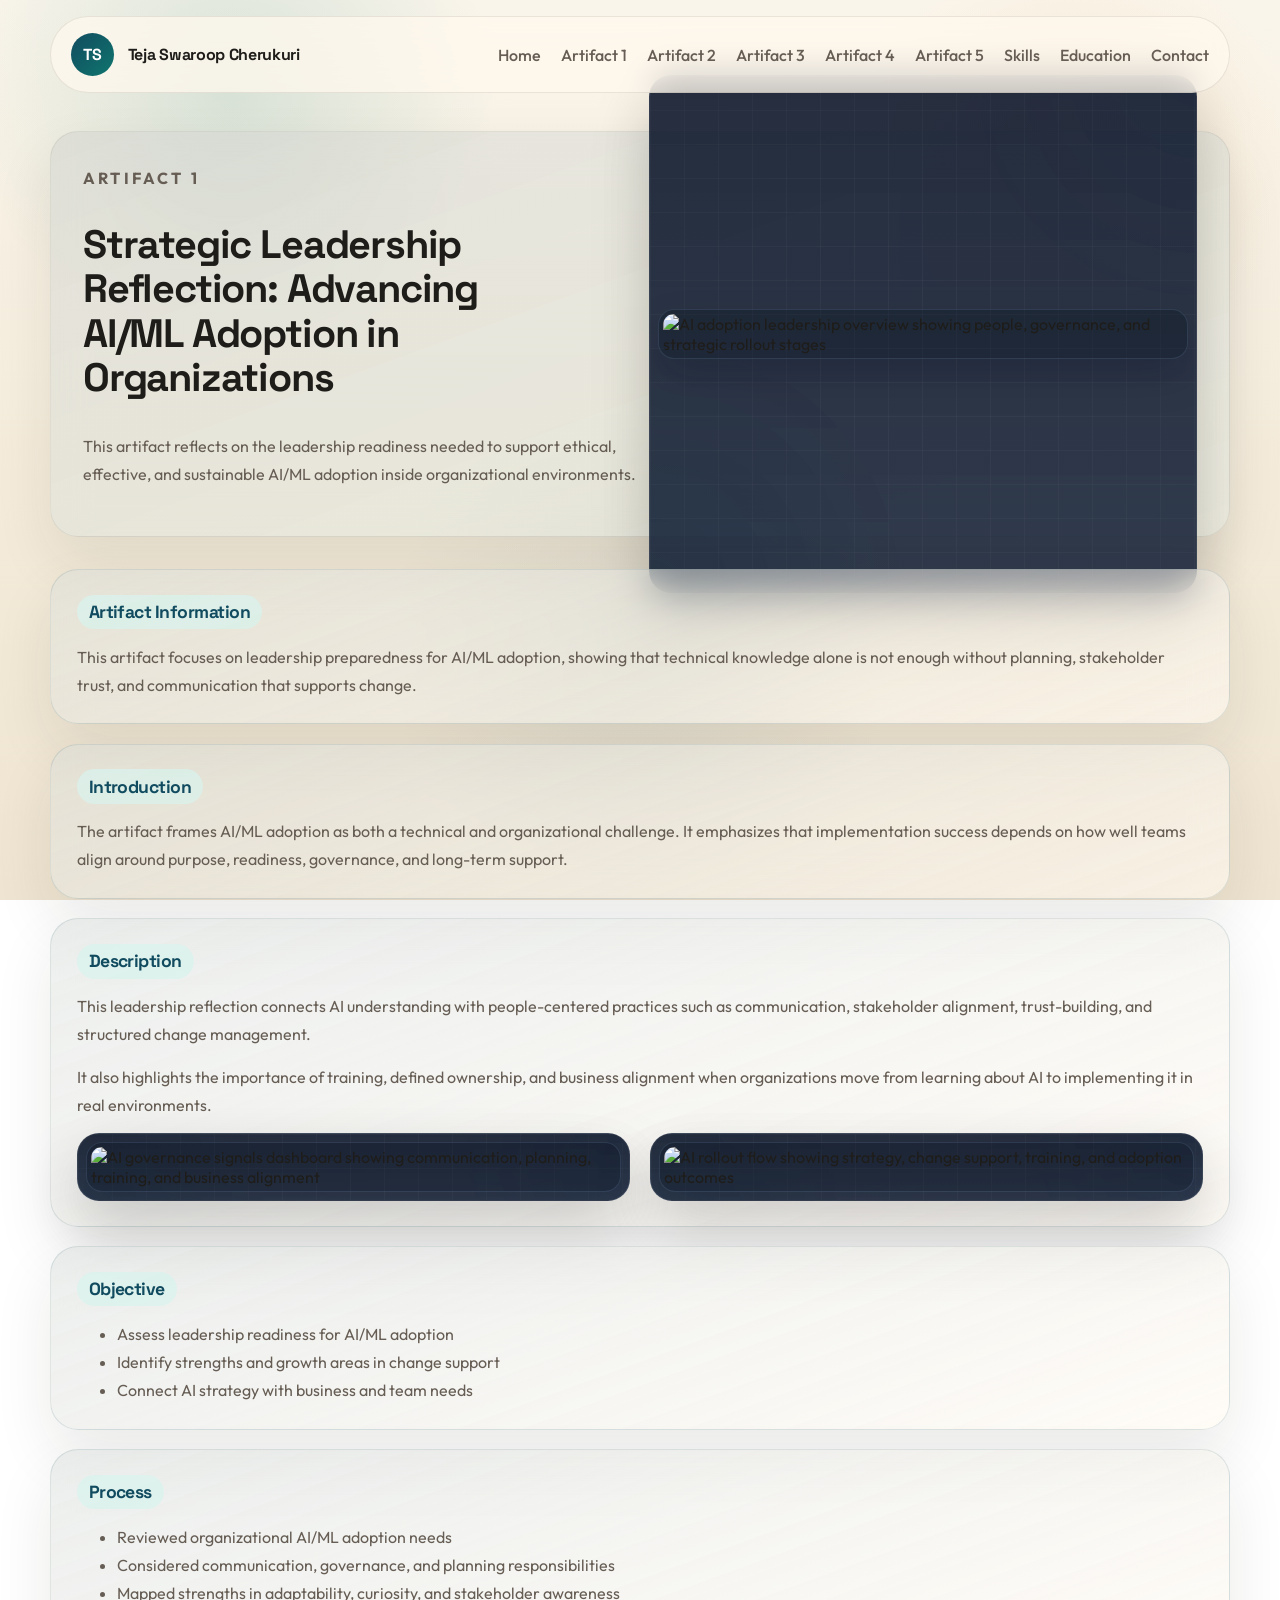
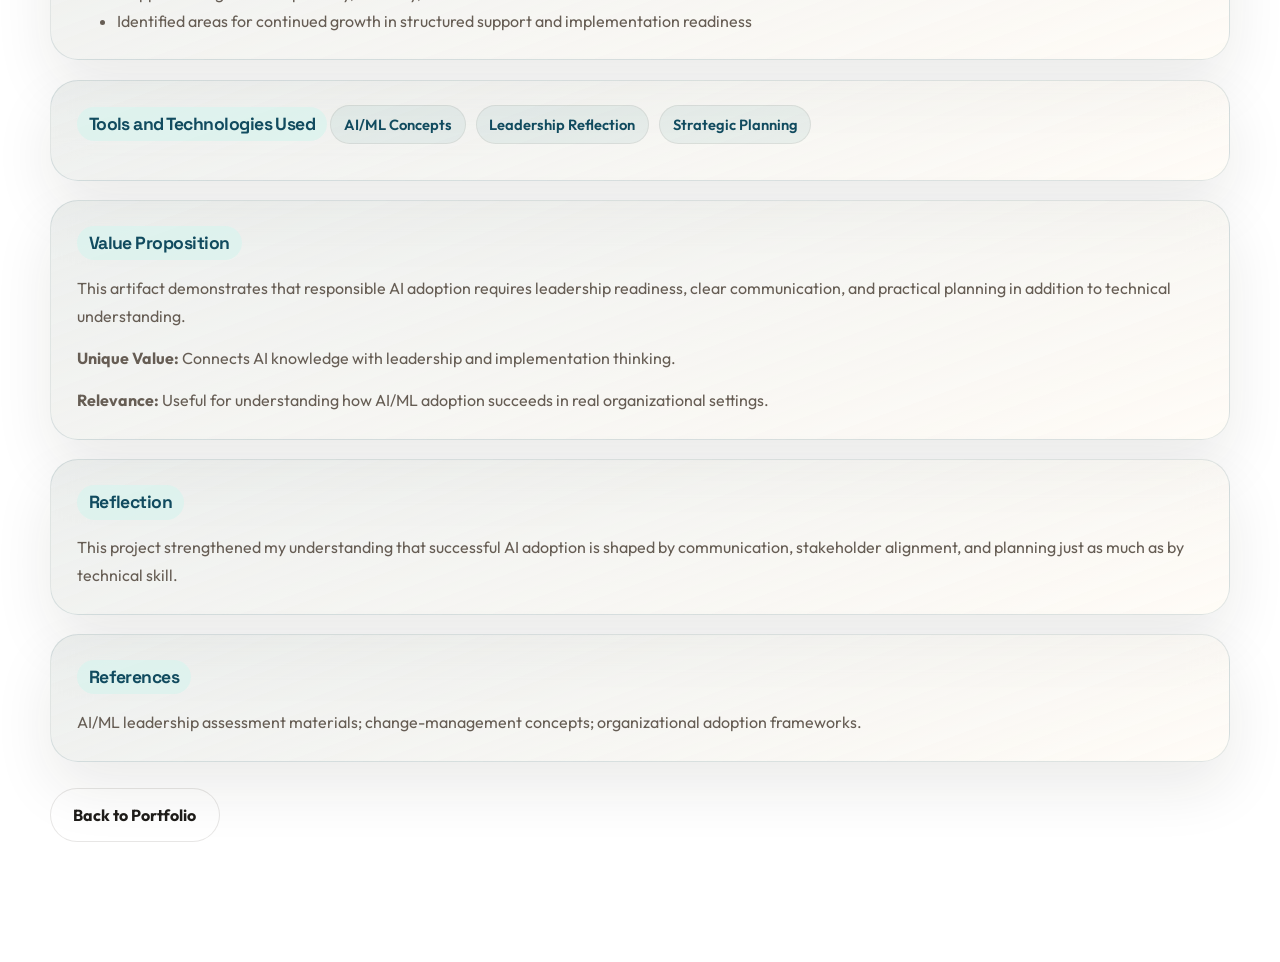
==== artifact1.html @ 33dc6085 "Add files via upload" ====
<!DOCTYPE html>
<html lang="en">
<head>
  <meta charset="UTF-8">
  <meta name="viewport" content="width=device-width, initial-scale=1.0">
  <title>Artifact 1 | Teja Swaroop Cherukuri</title>
  <meta name="description" content="Artifact 1 leadership assessment page for Teja Swaroop Cherukuri.">
  <link rel="preconnect" href="https://fonts.googleapis.com">
  <link rel="preconnect" href="https://fonts.gstatic.com" crossorigin>
  <link
    href="https://fonts.googleapis.com/css2?family=Outfit:wght@300;400;500;600;700;800&family=Space+Grotesk:wght@500;700&display=swap"
    rel="stylesheet"
  >
  <link rel="stylesheet" href="styles.css">
</head>
<body>
  <div class="page-shell">
    <header class="site-header">
      <a class="brand" href="index.html">
        <span class="brand-mark">TS</span>
        <span class="brand-text">Teja Swaroop Cherukuri</span>
      </a>

      <button class="menu-toggle" aria-expanded="false" aria-controls="site-nav" aria-label="Toggle navigation">
        <span></span>
        <span></span>
        <span></span>
      </button>

      <nav id="site-nav" class="site-nav">
        <a href="index.html">Home</a>
        <a href="artifact1.html">Artifact 1</a>
        <a href="artifact2.html">Artifact 2</a>
        <a href="artifact3.html">Artifact 3</a>
        <a href="artifact4.html">Artifact 4</a>
        <a href="artifact5.html">Artifact 5</a>
        <a href="index.html#skills">Skills</a>
        <a href="index.html#education">Education</a>
        <a href="index.html#contact">Contact</a>
      </nav>
    </header>

    <main class="artifact-page-main">
      <section class="artifact-page-layout reveal is-visible">
        <article class="artifact-page-card artifact-page-hero artifact-page-hero--artifact1">
          <div class="artifact-page-intro">
            <p class="eyebrow">Artifact 1</p>
            <h1>Strategic Leadership Reflection: Advancing AI/ML Adoption in Organizations</h1>
            <p>
              This artifact reflects on the leadership readiness needed to support ethical, effective,
              and sustainable AI/ML adoption inside organizational environments.
            </p>
          </div>
          <div class="artifact-page-visual artifact-page-visual-hero artifact-page-visual-hero--artifact1">
            <img src="assets/artifact1-ai-adoption-source.png" alt="AI adoption leadership overview showing people, governance, and strategic rollout stages">
          </div>
        </article>

        <div class="artifact-page-content">
          <article class="artifact-page-card artifact-section-card">
            <h2>Artifact Information</h2>
            <p>
              This artifact focuses on leadership preparedness for AI/ML adoption, showing that technical knowledge alone is not enough
              without planning, stakeholder trust, and communication that supports change.
            </p>
          </article>

          <article class="artifact-page-card artifact-section-card">
            <h2>Introduction</h2>
            <p>
              The artifact frames AI/ML adoption as both a technical and organizational challenge. It emphasizes that implementation success
              depends on how well teams align around purpose, readiness, governance, and long-term support.
            </p>
          </article>

          <article class="artifact-page-card artifact-section-card">
            <h2>Description</h2>
            <p>
              This leadership reflection connects AI understanding with people-centered practices such as communication, stakeholder alignment,
              trust-building, and structured change management.
            </p>
            <p>
              It also highlights the importance of training, defined ownership, and business alignment when organizations move from learning about AI
              to implementing it in real environments.
            </p>
            <div class="artifact-page-section-media">
              <div class="artifact-page-grid">
                <div class="artifact-page-visual artifact-page-visual-support">
                  <img src="assets/artifact1-governance-signals.svg" alt="AI governance signals dashboard showing communication, planning, training, and business alignment">
                </div>
                <div class="artifact-page-visual artifact-page-visual-support">
                  <img src="assets/artifact1-rollout-flow.svg" alt="AI rollout flow showing strategy, change support, training, and adoption outcomes">
                </div>
              </div>
            </div>
          </article>

          <article class="artifact-page-card artifact-section-card">
            <h2>Objective</h2>
            <ul>
              <li>Assess leadership readiness for AI/ML adoption</li>
              <li>Identify strengths and growth areas in change support</li>
              <li>Connect AI strategy with business and team needs</li>
            </ul>
          </article>

          <article class="artifact-page-card artifact-section-card">
            <h2>Process</h2>
            <ul>
              <li>Reviewed organizational AI/ML adoption needs</li>
              <li>Considered communication, governance, and planning responsibilities</li>
              <li>Mapped strengths in adaptability, curiosity, and stakeholder awareness</li>
              <li>Identified areas for continued growth in structured support and implementation readiness</li>
            </ul>
          </article>

          <article class="artifact-page-card artifact-section-card">
            <h2>Tools and Technologies Used</h2>
            <div class="artifact-tags">
              <span class="artifact-tag">AI/ML Concepts</span>
              <span class="artifact-tag">Leadership Reflection</span>
              <span class="artifact-tag">Strategic Planning</span>
            </div>
          </article>

          <article class="artifact-page-card artifact-section-card">
            <h2>Value Proposition</h2>
            <p>
              This artifact demonstrates that responsible AI adoption requires leadership readiness, clear communication, and practical planning in addition to technical understanding.
            </p>
            <p><strong>Unique Value:</strong> Connects AI knowledge with leadership and implementation thinking.</p>
            <p><strong>Relevance:</strong> Useful for understanding how AI/ML adoption succeeds in real organizational settings.</p>
          </article>

          <article class="artifact-page-card artifact-section-card">
            <h2>Reflection</h2>
            <p>
              This project strengthened my understanding that successful AI adoption is shaped by communication, stakeholder alignment, and planning just as much as by technical skill.
            </p>
          </article>

          <article class="artifact-page-card artifact-section-card">
            <h2>References</h2>
            <p>AI/ML leadership assessment materials; change-management concepts; organizational adoption frameworks.</p>
          </article>

          <div class="artifact-page-footer-actions">
            <a class="button button-secondary" href="index.html">Back to Portfolio</a>
          </div>
        </div>
      </section>
    </main>
  </div>

  <script src="script.js"></script>
</body>
</html>
---- styles.css ----
:root {
  --bg: #f6f1e8;
  --bg-soft: #fffaf2;
  --surface: rgba(255, 251, 245, 0.84);
  --surface-strong: #fffdf8;
  --border: rgba(63, 54, 44, 0.12);
  --text: #1f1d1a;
  --muted: #665d54;
  --accent: #0f766e;
  --accent-deep: #114b5f;
  --accent-soft: #d9f3ee;
  --warm: #d97706;
  --shadow: 0 20px 50px rgba(31, 29, 26, 0.1);
  --radius-xl: 28px;
  --radius-lg: 20px;
  --radius-md: 14px;
  --max-width: 1180px;
}

* {
  box-sizing: border-box;
}

html {
  scroll-behavior: smooth;
}

body {
  margin: 0;
  min-width: 320px;
  font-family: "Outfit", sans-serif;
  color: var(--text);
  background:
    radial-gradient(circle at 18% 10%, rgba(15, 118, 110, 0.14), transparent 20%),
    radial-gradient(circle at 84% 18%, rgba(217, 119, 6, 0.1), transparent 17%),
    radial-gradient(circle at 50% 72%, rgba(17, 75, 95, 0.08), transparent 28%),
    linear-gradient(180deg, #faf5eb 0%, #f4ebda 54%, #efe4d1 100%);
  background-attachment: fixed;
}

img {
  max-width: 100%;
  display: block;
}

a {
  color: inherit;
  text-decoration: none;
}

.page-shell {
  width: min(calc(100% - 2rem), var(--max-width));
  margin: 0 auto;
  padding-bottom: 4rem;
}

.site-header {
  position: sticky;
  top: 0;
  z-index: 20;
  display: flex;
  align-items: center;
  justify-content: space-between;
  gap: 1rem;
  margin-top: 1rem;
  padding: 1rem 1.25rem;
  background: rgba(255, 248, 238, 0.74);
  border: 1px solid rgba(63, 54, 44, 0.1);
  border-radius: 999px;
  backdrop-filter: blur(16px);
  transition: box-shadow 0.2s ease, border-color 0.2s ease, background 0.2s ease;
}

.site-header:hover {
  box-shadow: 0 16px 32px rgba(17, 75, 95, 0.12);
  border-color: rgba(17, 75, 95, 0.16);
  background: rgba(255, 250, 243, 0.88);
}

.brand {
  display: inline-flex;
  align-items: center;
  gap: 0.85rem;
  min-width: 0;
}

.brand-mark {
  display: grid;
  place-items: center;
  width: 2.7rem;
  height: 2.7rem;
  border-radius: 50%;
  background: linear-gradient(135deg, var(--accent-deep), var(--accent));
  color: #fff;
  font-family: "Space Grotesk", sans-serif;
  font-weight: 700;
}

.brand-text {
  font-family: "Space Grotesk", sans-serif;
  font-weight: 700;
  letter-spacing: -0.02em;
}

.site-nav {
  display: flex;
  align-items: center;
  gap: 1.25rem;
}

.site-nav a {
  color: var(--muted);
  font-weight: 500;
}

.site-nav a:hover,
.site-nav a:focus-visible {
  color: var(--text);
  text-shadow: 0 0 10px rgba(15, 118, 110, 0.18);
}

.menu-toggle {
  display: none;
  border: 0;
  background: transparent;
  padding: 0.25rem;
  cursor: pointer;
}

.menu-toggle span {
  display: block;
  width: 1.6rem;
  height: 2px;
  margin: 0.28rem 0;
  background: var(--text);
  border-radius: 999px;
}

.section {
  padding: 5rem 0 0;
}

.hero {
  display: grid;
  grid-template-columns: 1.18fr 0.82fr;
  gap: 0.5em;
  align-items: center;
  min-height: calc(100vh - 8rem);
}

.eyebrow {
  margin: 0 0 1rem;
  font-size: 0.85rem;
  font-weight: 700;
  letter-spacing: 0.2em;
  text-transform: uppercase;
  color: var(--warm);
}

.hero h1,
.section-heading h2,
.highlight-card h2 {
  margin: 0;
  font-family: "Space Grotesk", sans-serif;
  letter-spacing: -0.03em;
  line-height: 1.04;
}

.hero h1 {
  font-size: clamp(2rem, 4.8vw, 3.75rem);
  max-width: 13ch;
}

.hero-text,
.card p,
.project-card p,
.highlight-card p,
.contact-item p {
  color: var(--text);
  font-size: 1.05rem;
  line-height: 1.75;
}

.hero-copy .hero-text,
.hero-copy .quick-facts li {
  color: var(--text);
}


.hero-tags,
.skill-pills {
  display: flex;
  flex-wrap: wrap;
  gap: 0.75rem;
}

.hero-tags {
  margin: 1.8rem 0 1.5rem;
}

.hero-tags span,
.hero-tags a,
.skill-pills span,
.project-tag,
.project-type,
.timeline-badge {
  display: inline-flex;
  align-items: center;
  justify-content: center;
  padding: 0.6rem 0.9rem;
  border-radius: 999px;
  font-size: 0.92rem;
  font-weight: 600;
}

.hero-tags span,
.hero-tags a,
.skill-pills span {
  background: rgba(255, 255, 255, 0.62);
  border: 1px solid rgba(63, 54, 44, 0.08);
}

.hero-actions {
  display: flex;
  flex-wrap: wrap;
  gap: 1rem;
  margin-bottom: 2rem;
}

.button {
  display: inline-flex;
  align-items: center;
  justify-content: center;
  min-height: 3.35rem;
  padding: 0 1.4rem;
  border-radius: 999px;
  font-weight: 700;
  transition: transform 0.2s ease, box-shadow 0.2s ease;
}

.button:hover,
.button:focus-visible {
  transform: translateY(-2px);
  box-shadow: 0 0 0 1px rgba(17, 75, 95, 0.12), 0 14px 32px rgba(17, 75, 95, 0.18);
}

.button-primary {
  background: linear-gradient(135deg, var(--accent-deep), var(--accent));
  color: #fff;
  box-shadow: 0 15px 30px rgba(17, 75, 95, 0.25);
}

.button-secondary {
  border: 1px solid rgba(63, 54, 44, 0.12);
  background: rgba(255, 255, 255, 0.55);
}

.quick-facts {
  display: grid;
  gap: 0.7rem;
  padding: 0;
  margin: 0;
  list-style: none;
}

.quick-facts li {
  color: var(--muted);
  line-height: 1.6;
}

.hero-visual {
  position: relative;
}

.photo-card,
.card,
.project-card,
.highlight-card {
  background:
    linear-gradient(135deg, rgba(34, 89, 103, 0.98), rgba(62, 133, 123, 0.94)),
    #2d6973;
  border: 1px solid rgba(28, 79, 94, 0.28);
  border-radius: var(--radius-xl);
  box-shadow: 0 26px 58px rgba(20, 57, 66, 0.2);
  backdrop-filter: blur(16px);
}

.photo-card {
  overflow: hidden;
}

.photo-frame {
  position: relative;
  aspect-ratio: 4 / 5;
  background:
    linear-gradient(160deg, rgba(15, 118, 110, 0.16), rgba(17, 75, 95, 0.02)),
    linear-gradient(135deg, #f5e6ca, #fcf8f0);
}

.profile-photo,
.photo-fallback {
  width: 100%;
  height: 100%;
}

.profile-photo {
  position: absolute;
  inset: 0;
  object-fit: cover;
}

.photo-fallback {
  display: none;
  position: absolute;
  inset: 0;
  place-items: center;
  padding: 2rem;
}

.photo-fallback > div {
  width: min(70%, 15rem);
  aspect-ratio: 1;
  display: grid;
  place-items: center;
  text-align: center;
  border-radius: 32px;
  background: rgba(255, 255, 255, 0.6);
  border: 1px solid rgba(17, 75, 95, 0.1);
}

.photo-fallback span {
  font-family: "Space Grotesk", sans-serif;
  font-size: clamp(3rem, 8vw, 4.5rem);
  font-weight: 700;
  color: var(--accent-deep);
}

.photo-fallback p {
  margin: 0;
  color: var(--muted);
}

.photo-details {
  padding: 1.25rem 1.35rem 1.5rem;
}

.photo-title {
  margin: 0 0 0.35rem;
  font-size: 1.1rem;
  font-weight: 700;
  color: #f8fbfb;
}

.card p,
.project-card p,
.timeline-item h4,
.timeline-item p {
  color: #f8fbfb;
}


.section-heading {
  display: grid;
  gap: 0.8rem;
  margin-bottom: 2rem;
}

.section-heading h2,
.highlight-card h2 {
  font-size: clamp(1.65rem, 3vw, 2.45rem);
  max-width: 28ch;
}

.about-grid,
.project-grid,
.timeline-layout,
.skills-layout {
  display: grid;
  gap: 1.35rem;
}

.about-grid {
  grid-template-columns: repeat(3, minmax(0, 1fr));
}

.skills-layout,
.timeline-layout {
  grid-template-columns: repeat(2, minmax(0, 1fr));
}

.project-grid {
  grid-template-columns: 1fr;
}

.artifact-overview-grid {
  display: grid;
  grid-template-columns: repeat(2, minmax(0, 1fr));
  gap: 2rem;
  margin-top: 0.95rem;
}

.card,
.project-card,
.highlight-card {
  padding: 1.5rem;
}

.project-card {
  width: 100%;
}

.artifact-overview-card {
  display: flex;
  flex-direction: column;
  min-height: 100%;
  padding: 1.75rem;
}

.artifact-overview-card p {
  margin: 0;
}

.artifact-overview-actions {
  margin-top: auto;
  padding-top: 1.4rem;
}

.card h3,
.project-card h3,
.timeline h3 {
  margin: 0 0 0.8rem;
  font-size: 1.12rem;
  font-family: "Space Grotesk", sans-serif;
  line-height: 1.3;
  color: #f8fbfb;
}

.feature-list,
.project-points {
  margin: 1rem 0 0;
  padding-left: 1.1rem;
  color: rgba(245, 250, 250, 0.88);
  line-height: 1.7;
}

.project-tech {
  margin-top: 1.15rem;
}

.project-tech h4 {
  margin: 0 0 0.45rem;
  font-size: 1rem;
  font-family: "Space Grotesk", sans-serif;
}

.project-tech p {
  margin: 0;
  color: rgba(245, 250, 250, 0.88);
  line-height: 1.7;
}

.project-actions {
  margin-top: auto;
  padding-top: 1.25rem;
}

.project-showcase {
  display: grid;
  grid-template-columns: minmax(0, 1fr) minmax(22rem, 25rem);
  gap: 1.25rem;
  align-items: start;
}

.project-showcase-text-only {
  grid-template-columns: 1fr;
  width: 100%;
}

.project-copy {
  min-width: 0;
  display: flex;
  flex-direction: column;
  height: 100%;
}

.project-copy-wide-artifact {
  width: 100%;
  max-width: none;
}

.project-copy-wide-artifact p,
.project-copy-wide-artifact h3 {
  max-width: none;
}

.project-card-artifact-text {
  padding: 1.9rem 1.65rem;
  border-radius: 28px;
}

.artifact-points-list {
  margin: 0;
  padding-left: 1.35rem;
}

.artifact-points-list li {
  font-size: 0.92rem;
  line-height: 1.45;
  letter-spacing: -0.01em;
  white-space: nowrap;
}

.artifact-points-list li + li {
  margin-top: 0.85rem;
}

.artifact-points-grid-dark {
  display: flex;
  gap: 1.8rem;
  width: 100%;
  max-width: 100%;
  margin-top: 1.3rem;
  align-items: flex-start;
}

.artifact-points-grid-dark .artifact-points-list {
  margin: 0;
  flex: 1 1 50%;
  width: calc(50% - 1.3rem);
  max-width: calc(50% - 1.3rem);
  padding-left: 1.35rem;
}

.project-card-artifact-text .project-showcase,
.project-card-artifact-text .project-copy,
.project-card-artifact-text .artifact-text-panel {
  width: 100%;
  max-width: 100%;
}

.project-card-artifact-text .project-showcase {
  display: block;
}

.project-card-artifact-text .project-topline {
  margin-bottom: 1.35rem;
}

.project-card-artifact-text .project-tag {
  padding: 0.9rem 1.2rem;
  border-radius: 999px;
}

.project-card-artifact-text h3 {
  font-size: clamp(1.45rem, 3vw, 2rem);
  margin-bottom: 1.1rem;
}

.project-card-artifact-text .project-copy > p {
  margin-top: 0;
  margin-bottom: 0;
  max-width: none;
  line-height: 1.65;
}

.artifact-text-panel {
  width: 100%;
}

.artifact-text-panel .project-topline {
  margin-bottom: 1.35rem;
}

.artifact-text-panel .project-tag {
  padding: 0.95rem 1.25rem;
  border-radius: 999px;
}

.artifact-text-panel h3 {
  margin: 0 0 1.2rem;
  max-width: none;
}

.artifact-intro {
  margin: 0 0 1.7rem;
  max-width: none;
  width: 100%;
  font-size: 1.05rem;
  line-height: 1.75;
}

.project-visual {
  min-width: 0;
  max-width: 25rem;
  width: 100%;
  justify-self: end;
}

.project-visual-case-study {
  max-width: 25rem;
}

.project-visual-case-study-compact {
  max-width: 22.5rem;
}

.visual-shell h4,
.visual-header strong,
.retail-kpis strong,
.mini-trend b,
.mini-category b {
  font-family: "Space Grotesk", sans-serif;
}

.visual-shell {
  display: grid;
  gap: 0.85rem;
  padding: 1rem;
  background: var(--surface-strong);
  border: 1px solid rgba(63, 54, 44, 0.08);
  border-radius: var(--radius-lg);
  min-height: 100%;
}

.visual-gallery {
  gap: 0.9rem;
}

.visual-header {
  display: flex;
  align-items: center;
  justify-content: space-between;
  gap: 1rem;
}

.visual-header span {
  font-size: 0.8rem;
  font-weight: 700;
  letter-spacing: 0.16em;
  text-transform: uppercase;
  color: var(--warm);
}

.visual-header strong {
  font-size: 0.95rem;
}

.visual-note,
.mini-bars span,
.trend-months span,
.chat-bubble,
.eco-tags span {
  color: var(--muted);
}

.image-grid {
  display: grid;
  gap: 0.75rem;
}

.image-grid-meta {
  grid-template-columns: repeat(2, minmax(0, 1fr));
  align-items: start;
}

.image-grid-case {
  grid-template-columns: 1fr;
}

.project-visual-case-study-compact .project-image-card {
  min-height: 118px;
}

.project-visual-case-study-compact .project-image-card img {
  max-height: 150px;
}

.project-image-card {
  margin: 0;
  position: relative;
  overflow: hidden;
  border-radius: 16px;
  background: rgba(255, 255, 255, 0.6);
  border: 1px solid rgba(63, 54, 44, 0.08);
  min-height: 150px;
}

.project-image-card img {
  width: 100%;
  height: 100%;
  object-fit: contain;
  background: #fff;
}

.image-fallback {
  display: none;
  place-items: center;
  min-height: inherit;
  width: 100%;
  height: 100%;
  padding: 1.2rem;
  text-align: center;
  color: var(--muted);
  font-weight: 600;
  background:
    linear-gradient(135deg, rgba(15, 118, 110, 0.08), rgba(217, 119, 6, 0.06)),
    rgba(255, 255, 255, 0.66);
}

.image-card-dashboard img {
  aspect-ratio: 16 / 10;
  object-fit: contain;
}

.image-card-center {
  grid-column: 1 / -1;
  max-width: 68%;
  width: 100%;
  justify-self: center;
}

.image-card-portrait {
  max-width: 320px;
  margin: 0 auto;
}

.image-card-portrait img {
  aspect-ratio: 4 / 5;
  object-fit: contain;
}

.mini-bars {
  display: grid;
  gap: 0.85rem;
}

.mini-bars div {
  display: grid;
  grid-template-columns: 100px minmax(0, 1fr);
  gap: 0.8rem;
  align-items: center;
}

.mini-bars i {
  display: block;
  height: 0.8rem;
  border-radius: 999px;
  background: linear-gradient(135deg, var(--accent-deep), var(--accent));
}

.visual-note {
  padding: 0.9rem 1rem;
  border-radius: 18px;
  background: rgba(15, 118, 110, 0.07);
  line-height: 1.7;
}

.eco-tags {
  display: flex;
  flex-wrap: wrap;
  gap: 0.6rem;
}

.eco-tags span {
  padding: 0.55rem 0.8rem;
  border-radius: 999px;
  background: rgba(255, 255, 255, 0.72);
  border: 1px solid rgba(63, 54, 44, 0.08);
}

.project-topline {
  display: flex;
  align-items: center;
  justify-content: flex-start;
  gap: 0.75rem;
  flex-wrap: wrap;
  margin-bottom: 0.85rem;
}

.project-tag {
  background: var(--accent-soft);
  color: var(--accent-deep);
}

.timeline-item + .timeline-item {
  margin-top: 1.4rem;
  padding-top: 1.4rem;
  border-top: 1px solid rgba(63, 54, 44, 0.08);
}

.timeline-item h4 {
  margin: 0.75rem 0 0.3rem;
  font-size: 1.15rem;
}

.timeline-item p {
  margin: 0;
}

.timeline-badge {
  background: rgba(217, 119, 6, 0.14);
  color: #a75805;
}

.highlight-card {
  padding: 2rem;
  background:
    linear-gradient(135deg, rgba(17, 75, 95, 0.96), rgba(15, 118, 110, 0.95)),
    #0f766e;
  color: #fff;
}

.highlight-card p,
.highlight-card .eyebrow {
  color: rgba(255, 255, 255, 0.82);
}

.contact-card {
  display: grid;
  grid-template-columns: repeat(3, minmax(0, 1fr));
  gap: 1rem;
}

.contact-item {
  padding: 1rem;
  border-radius: var(--radius-md);
  background:
    linear-gradient(135deg, rgba(34, 89, 103, 0.98), rgba(62, 133, 123, 0.94)),
    #2d6973;
  border: 1px solid rgba(28, 79, 94, 0.26);
  backdrop-filter: blur(14px);
}

.contact-item span {
  display: block;
  margin-bottom: 0.55rem;
  font-size: 0.85rem;
  letter-spacing: 0.15em;
  text-transform: uppercase;
  color: var(--warm);
  font-weight: 700;
}

.contact-item a,
.contact-item p {
  margin: 0;
  font-size: 1rem;
  color: #f8fbfb;
  word-break: break-word;
}

.photo-card,
.card,
.project-card,
.highlight-card,
.contact-item,
.artifact-page-card,
.site-header {
  transition: transform 0.2s ease, box-shadow 0.2s ease, border-color 0.2s ease;
}

.photo-card:hover,
.card:hover,
.project-card:hover,
.highlight-card:hover,
.contact-item:hover,
.artifact-page-card:hover {
  transform: translateY(-4px);
  box-shadow: 0 24px 56px rgba(31, 29, 26, 0.14);
}

.artifact-page-main {
  padding-top: 2.35rem;
  padding-bottom: 3.5rem;
}

.artifact-page-layout {
  display: grid;
  gap: 2rem;
}

.artifact-page-card {
  background:
    linear-gradient(160deg, rgba(16, 42, 56, 0.1), rgba(15, 118, 110, 0.05)),
    rgba(255, 250, 243, 0.48);
  border: 1px solid rgba(63, 54, 44, 0.08);
  border-radius: var(--radius-xl);
  box-shadow: 0 26px 60px rgba(31, 29, 26, 0.09);
  backdrop-filter: blur(18px);
}

.artifact-page-hero {
  display: grid;
  grid-template-columns: minmax(0, 1.12fr) minmax(20rem, 1.1fr);
  gap: 1rem;
  align-items: center;
  padding: 2rem;
}

.artifact-page-intro h1,
.artifact-page-card h2 {
  margin: 0;
  font-family: "Space Grotesk", sans-serif;
  letter-spacing: -0.03em;
}

.artifact-page-intro {
  display: grid;
  gap: 0.95rem;
  align-content: center;
}

.artifact-page-intro h1 {
  font-size: clamp(1.95rem, 3.1vw, 2.85rem);
  line-height: 1.12;
  max-width: 18ch;
}

.artifact-page-intro p,
.artifact-page-card p,
.artifact-page-card li {
  color: var(--muted);
  line-height: 1.75;
  font-size: 1rem;
}

.artifact-page-intro p {
  max-width: 54ch;
}

.artifact-page-visual {
  display: grid;
  gap: 0.5rem;
  padding: 0.5rem;
  border-radius: 22px;
  background:
    linear-gradient(180deg, rgba(14, 23, 43, 0.9), rgba(17, 30, 53, 0.86)),
    radial-gradient(circle at top right, rgba(79, 184, 255, 0.2), transparent 32%),
    radial-gradient(circle at bottom left, rgba(15, 118, 110, 0.18), transparent 36%);
  border: 1px solid rgba(255, 255, 255, 0.08);
  overflow: hidden;
  position: relative;
  align-content: start;
  justify-items: center;
  box-shadow: 0 25px 60px rgba(0, 0, 0, 0.2);
}

.artifact-page-visual::before {
  content: "";
  position: absolute;
  inset: 0;
  background-image:
    linear-gradient(rgba(255, 255, 255, 0.04) 1px, transparent 1px),
    linear-gradient(90deg, rgba(255, 255, 255, 0.04) 1px, transparent 1px);
  background-size: 34px 34px;
  mask-image: radial-gradient(circle at center, rgba(0, 0, 0, 0.92), rgba(0, 0, 0, 0.45));
  pointer-events: none;
}

.artifact-page-visual img {
  position: relative;
  z-index: 1;
  width: 100%;
  height: auto;
  max-height: 26rem;
  margin: 0 auto;
  border-radius: 16px;
  border: 1px solid rgba(136, 162, 204, 0.18);
  background: rgba(10, 18, 34, 0.35);
  object-fit: contain;
  padding: 0.25rem;
  box-shadow: 0 18px 38px rgba(6, 12, 24, 0.2);
}

.artifact-page-visual.artifact-page-visual-hero {
  align-content: center;
  min-height: 23rem;
}

.artifact-page-visual-hero img {
  max-height: 23rem;
  width: 100%;
  max-width: 100%;
}

.artifact-page-hero--artifact1 {
  grid-template-columns: minmax(0, 1.02fr) minmax(27rem, 1fr);
  align-items: center;
  gap: 0.5em;
}

.artifact-page-visual.artifact-page-visual-hero--artifact1 {
  align-content: center;
  justify-items: center;
  justify-content: center;
  align-items: center;
  min-height: calc(23rem + 44%);
  padding: 0.5rem;
  margin: 0 auto;
}

.artifact-page-visual-hero--artifact1 img {
  width: 100%;
  max-width: 100%;
  max-height: 42rem;
  object-fit: contain;
  object-position: center center;
}

.artifact-page-hero--artifact2 {
  grid-template-columns: minmax(0, 1.05fr) minmax(21rem, 0.95fr);
  align-items: center;
}

.artifact-page-visual.artifact-page-visual-hero--artifact2 {
  align-content: center;
  justify-items: center;
  align-items: center;
  min-height: 34rem;
  padding: 0.5rem;
}

.artifact-page-visual-hero--artifact2 img {
  width: 100%;
  max-width: 100%;
  max-height: 33rem;
  object-fit: contain;
  object-position: center center;
}

.artifact-page-hero--artifact3 {
  grid-template-columns: minmax(0, 1.02fr) minmax(22rem, 1.02fr);
  align-items: center;
}

.artifact-page-visual.artifact-page-visual-hero--artifact3 {
  align-content: center;
  justify-items: center;
  align-items: center;
  min-height: 31rem;
  padding: 0.5rem;
}

.artifact-page-visual-hero--artifact3 img {
  width: 100%;
  max-width: 100%;
  max-height: 30rem;
  object-fit: contain;
  object-position: center center;
}

.artifact-page-visual-caption {
  display: none;
}

.artifact-page-content {
  display: grid;
  gap: 1.2rem;
}

.artifact-section-card {
  padding: 1.55rem 1.6rem;
  border: 1px solid rgba(17, 75, 95, 0.12);
  background:
    linear-gradient(160deg, rgba(17, 75, 95, 0.08), rgba(255, 248, 238, 0.28)),
    rgba(255, 250, 243, 0.4);
}

.artifact-section-card h2 {
  font-size: 1.1rem;
  margin-bottom: 0.85rem;
}

.artifact-section-card p,
.artifact-section-card ul {
  margin: 0;
}

.artifact-section-card p + p,
.artifact-section-card p + ul,
.artifact-section-card ul + p,
.artifact-section-card ul + ul,
.artifact-page-section-media {
  margin-top: 0.9rem;
}

.artifact-page-section-media {
  display: grid;
  gap: 1rem;
}

.artifact-page-content .artifact-section-card + .artifact-section-card {
  position: relative;
}

.artifact-page-content .artifact-section-card h2 {
  display: inline-flex;
  align-items: center;
  min-height: 2.15rem;
  padding: 0 0.75rem;
  border-radius: 999px;
  background: rgba(217, 243, 238, 0.72);
  color: var(--accent-deep);
}

.artifact-page-section-media .artifact-page-visual img,
.artifact-page-grid .artifact-page-visual img {
  max-height: 19rem;
  object-fit: contain;
}

.artifact-page-visual-support img {
  max-height: 18rem;
  object-fit: contain;
}

.artifact-page-grid {
  display: grid;
  grid-template-columns: repeat(2, minmax(0, 1fr));
  gap: 1.2rem;
  align-items: stretch;
}

.artifact-page-links,
.artifact-page-footer-actions {
  display: flex;
  flex-wrap: wrap;
  gap: 0.85rem;
}

.artifact-page-footer-actions {
  justify-content: flex-start;
  padding-top: 0.45rem;
}

.artifact-tags {
  display: inline-flex;
  flex-wrap: wrap;
  gap: 0.6rem;
}

.artifact-tag {
  display: inline-flex;
  align-items: center;
  padding: 0.55rem 0.8rem;
  border-radius: 999px;
  background: rgba(15, 118, 110, 0.07);
  border: 1px solid rgba(63, 54, 44, 0.08);
  color: var(--accent-deep);
  font-size: 0.92rem;
  font-weight: 600;
}

.reveal {
  opacity: 0;
  transform: translateY(24px);
  transition: opacity 0.6s ease, transform 0.6s ease;
}

.reveal.is-visible {
  opacity: 1;
  transform: translateY(0);
}

@media (max-width: 1024px) {
  .hero,
  .about-grid,
  .artifact-overview-grid,
  .project-showcase,
  .timeline-layout,
  .skills-layout,
  .contact-card,
  .artifact-page-hero,
  .artifact-page-grid {
    grid-template-columns: 1fr;
  }

  .hero {
    min-height: auto;
    padding-top: 2rem;
  }

  .artifact-page-hero {
    padding: 1.35rem;
    gap: 1.35rem;
  }

  .artifact-page-hero--artifact1 {
    grid-template-columns: 1fr;
  }

  .artifact-page-visual.artifact-page-visual-hero--artifact1 {
    min-height: auto;
    padding: 0.95rem;
  }

  .artifact-page-visual-hero--artifact1 img {
    max-height: 28rem;
  }

  .artifact-page-hero--artifact2 {
    grid-template-columns: 1fr;
  }

  .artifact-page-visual.artifact-page-visual-hero--artifact2 {
    min-height: auto;
    padding: 0.5rem;
  }

  .artifact-page-visual-hero--artifact2 img {
    max-height: 26rem;
  }

  .artifact-page-hero--artifact3 {
    grid-template-columns: 1fr;
  }

  .artifact-page-visual.artifact-page-visual-hero--artifact3 {
    min-height: auto;
    padding: 0.5rem;
  }

  .artifact-page-visual-hero--artifact3 img {
    max-height: 24rem;
  }

  .artifact-section-card {
    padding: 1.35rem;
  }

  .artifact-page-visual img,
  .artifact-page-visual-hero img,
  .artifact-page-section-media .artifact-page-visual img,
  .artifact-page-grid .artifact-page-visual img,
  .artifact-page-visual-support img {
    max-height: 22rem;
  }

  .project-visual {
    max-width: 100%;
    justify-self: stretch;
  }

  .section-heading h2,
  .highlight-card h2 {
    max-width: 100%;
  }

  .artifact-points-grid-dark {
    flex-direction: column;
    gap: 0.9rem;
  }

  .artifact-points-grid-dark .artifact-points-list {
    width: 100%;
    max-width: 100%;
    flex-basis: auto;
  }

  .artifact-points-list li {
    white-space: normal;
  }

}

@media (max-width: 768px) {
  .page-shell {
    width: min(calc(100% - 1rem), var(--max-width));
  }

  .site-header {
    padding: 0.9rem 1rem;
    border-radius: 24px;
  }

  .brand-text {
    font-size: 0.95rem;
  }

  .menu-toggle {
    display: block;
  }

  .site-nav {
    position: absolute;
    top: calc(100% + 0.75rem);
    left: 0;
    right: 0;
    display: none;
    flex-direction: column;
    align-items: flex-start;
    padding: 1rem;
    border-radius: 22px;
    background: rgba(255, 248, 238, 0.97);
    border: 1px solid rgba(63, 54, 44, 0.1);
    box-shadow: var(--shadow);
  }

  .site-nav.is-open {
    display: flex;
  }

  .section {
    padding-top: 4rem;
  }

  .hero h1 {
    max-width: 100%;
  }

  .artifact-page-intro h1 {
    max-width: 100%;
    font-size: clamp(1.7rem, 6vw, 2.2rem);
  }

  .artifact-page-visual {
    padding: 0.95rem;
  }

  .button {
    width: 100%;
  }
}

@media (max-width: 480px) {
  .hero-tags span,
  .hero-tags a,
  .skill-pills span,
  .project-tag,
  .timeline-badge {
    width: 100%;
  }

  .photo-details,
  .card,
  .project-card,
  .highlight-card {
    padding: 1.2rem;
  }

  .image-grid-meta {
    grid-template-columns: 1fr;
  }

  .image-card-center {
    max-width: 100%;
  }

  .mini-bars div {
    grid-template-columns: 1fr;
    gap: 0.45rem;
  }
}
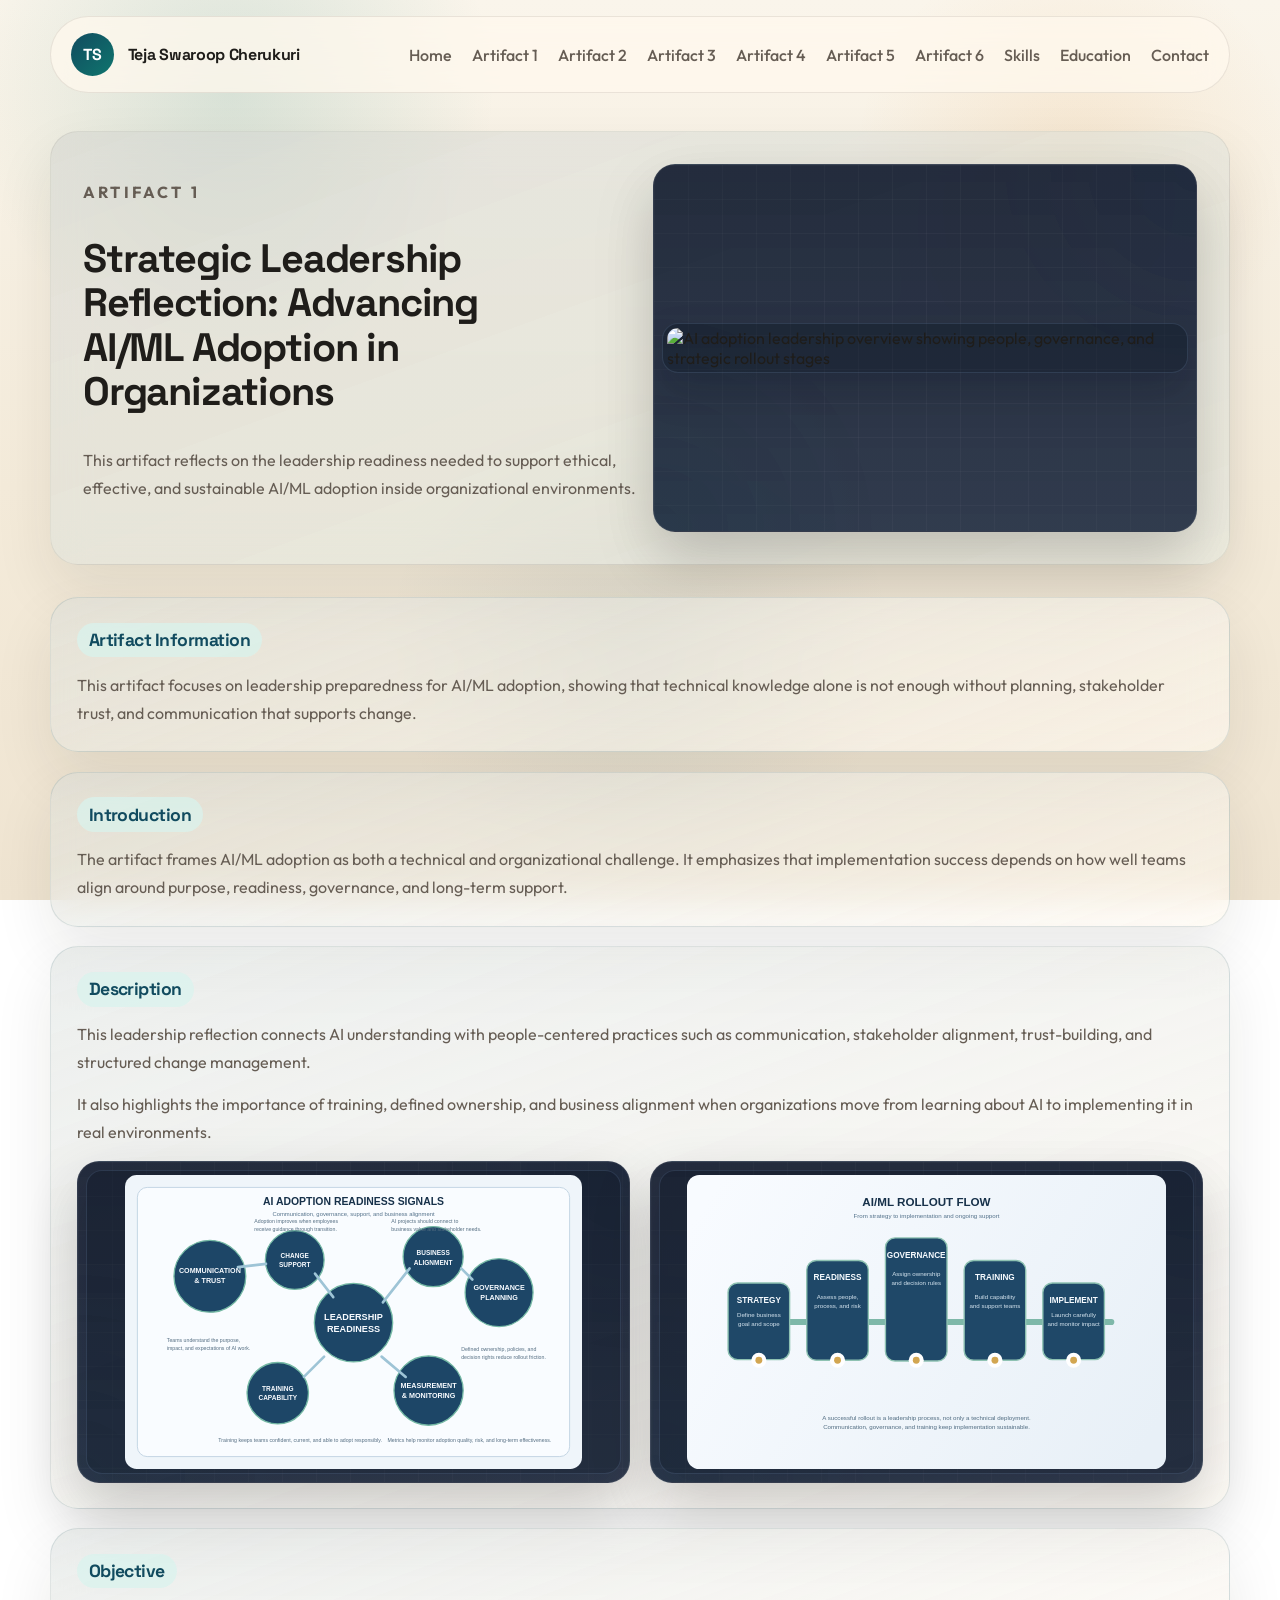
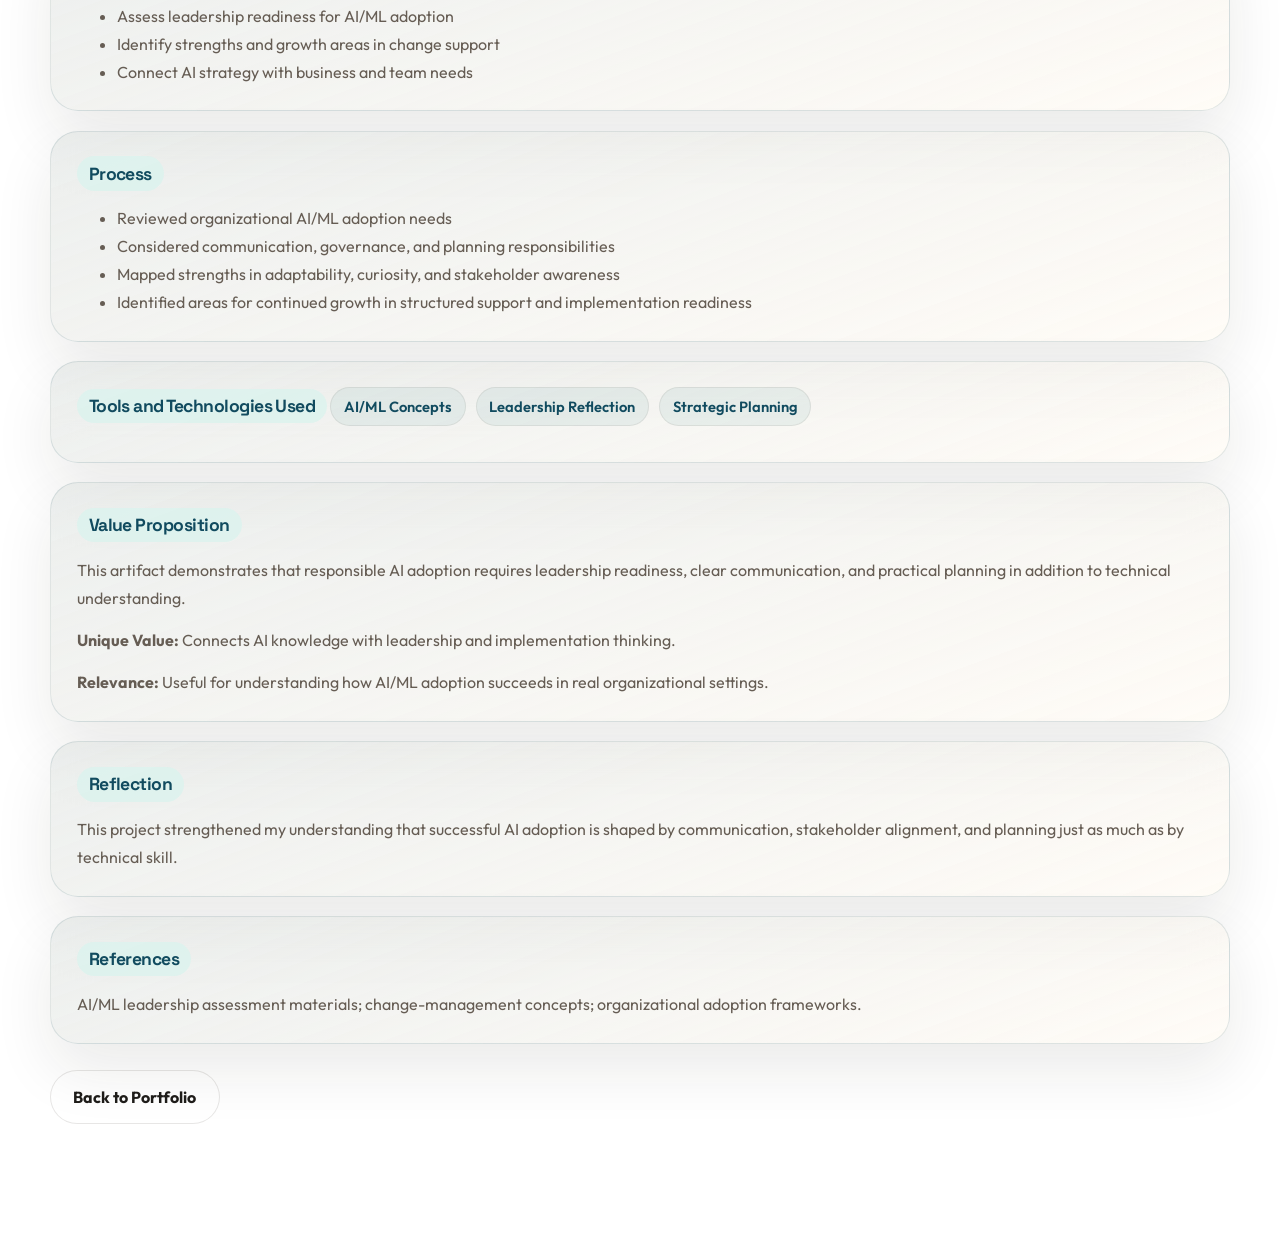
==== commit 37390fd7: "Add files via upload" ====
--- a/artifact1.html
+++ b/artifact1.html
@@ -34,6 +34,7 @@
         <a href="artifact3.html">Artifact 3</a>
         <a href="artifact4.html">Artifact 4</a>
         <a href="artifact5.html">Artifact 5</a>
+        <a href="artifact6.html">Artifact 6</a>
         <a href="index.html#skills">Skills</a>
         <a href="index.html#education">Education</a>
         <a href="index.html#contact">Contact</a>
--- a/styles.css
+++ b/styles.css
@@ -983,30 +983,6 @@
   max-width: 100%;
 }
 
-.artifact-page-hero--artifact1 {
-  grid-template-columns: minmax(0, 1.02fr) minmax(27rem, 1fr);
-  align-items: center;
-  gap: 0.5em;
-}
-
-.artifact-page-visual.artifact-page-visual-hero--artifact1 {
-  align-content: center;
-  justify-items: center;
-  justify-content: center;
-  align-items: center;
-  min-height: calc(23rem + 44%);
-  padding: 0.5rem;
-  margin: 0 auto;
-}
-
-.artifact-page-visual-hero--artifact1 img {
-  width: 100%;
-  max-width: 100%;
-  max-height: 42rem;
-  object-fit: contain;
-  object-position: center center;
-}
-
 .artifact-page-hero--artifact2 {
   grid-template-columns: minmax(0, 1.05fr) minmax(21rem, 0.95fr);
   align-items: center;
@@ -1183,19 +1159,6 @@
   .artifact-page-hero {
     padding: 1.35rem;
     gap: 1.35rem;
-  }
-
-  .artifact-page-hero--artifact1 {
-    grid-template-columns: 1fr;
-  }
-
-  .artifact-page-visual.artifact-page-visual-hero--artifact1 {
-    min-height: auto;
-    padding: 0.95rem;
-  }
-
-  .artifact-page-visual-hero--artifact1 img {
-    max-height: 28rem;
   }
 
   .artifact-page-hero--artifact2 {
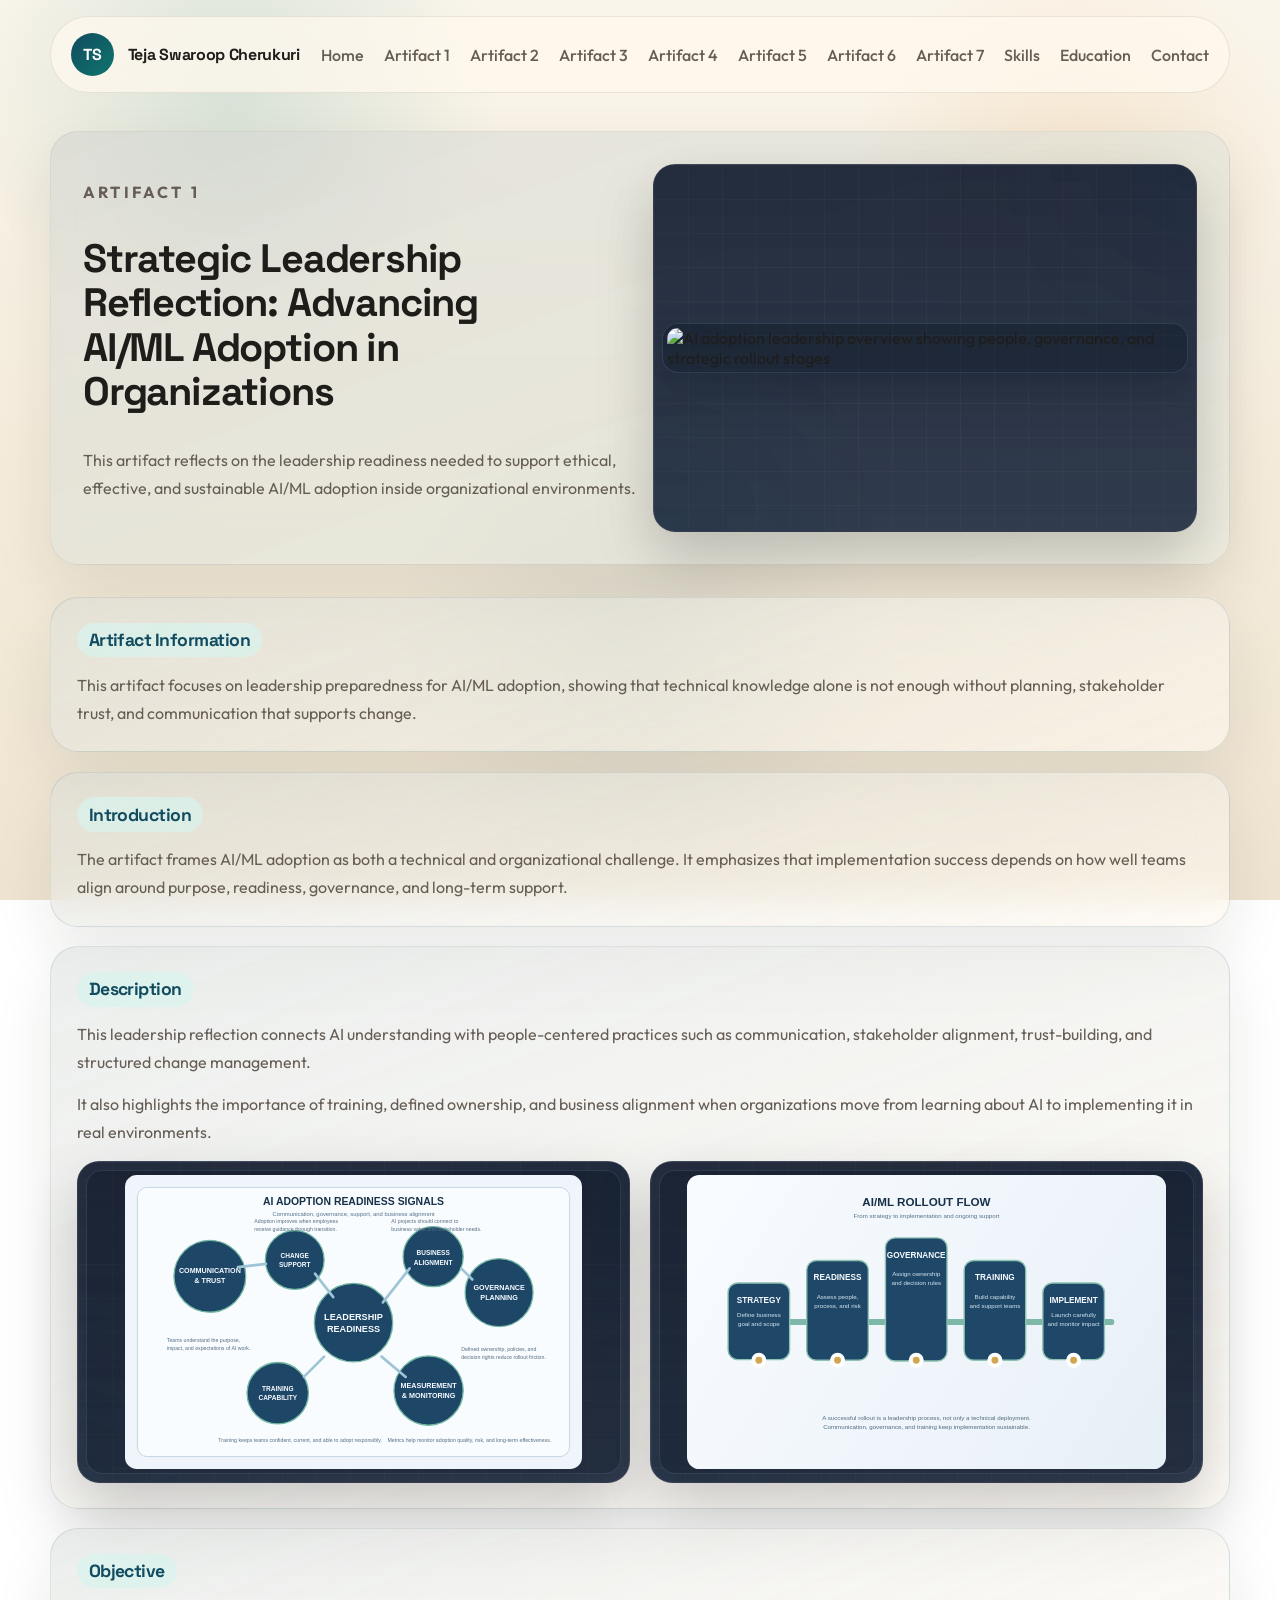
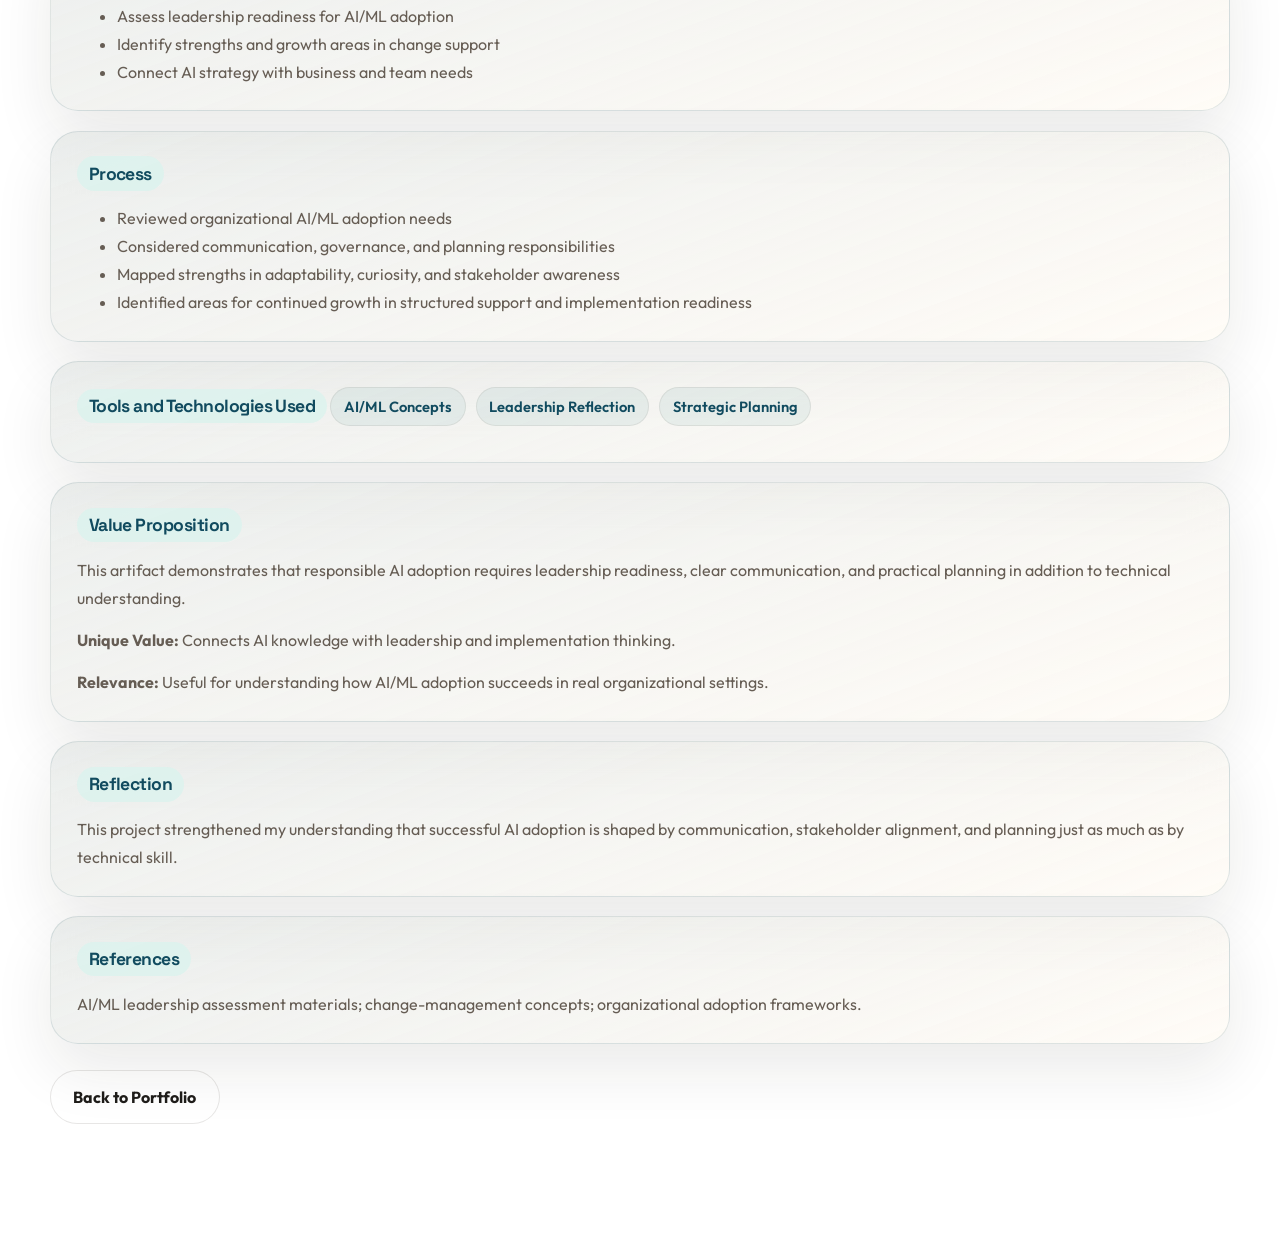
==== commit 13753986: "Add files via upload" ====
--- a/artifact1.html
+++ b/artifact1.html
@@ -35,6 +35,7 @@
         <a href="artifact4.html">Artifact 4</a>
         <a href="artifact5.html">Artifact 5</a>
         <a href="artifact6.html">Artifact 6</a>
+        <a href="artifact7.html">Artifact 7</a>
         <a href="index.html#skills">Skills</a>
         <a href="index.html#education">Education</a>
         <a href="index.html#contact">Contact</a>
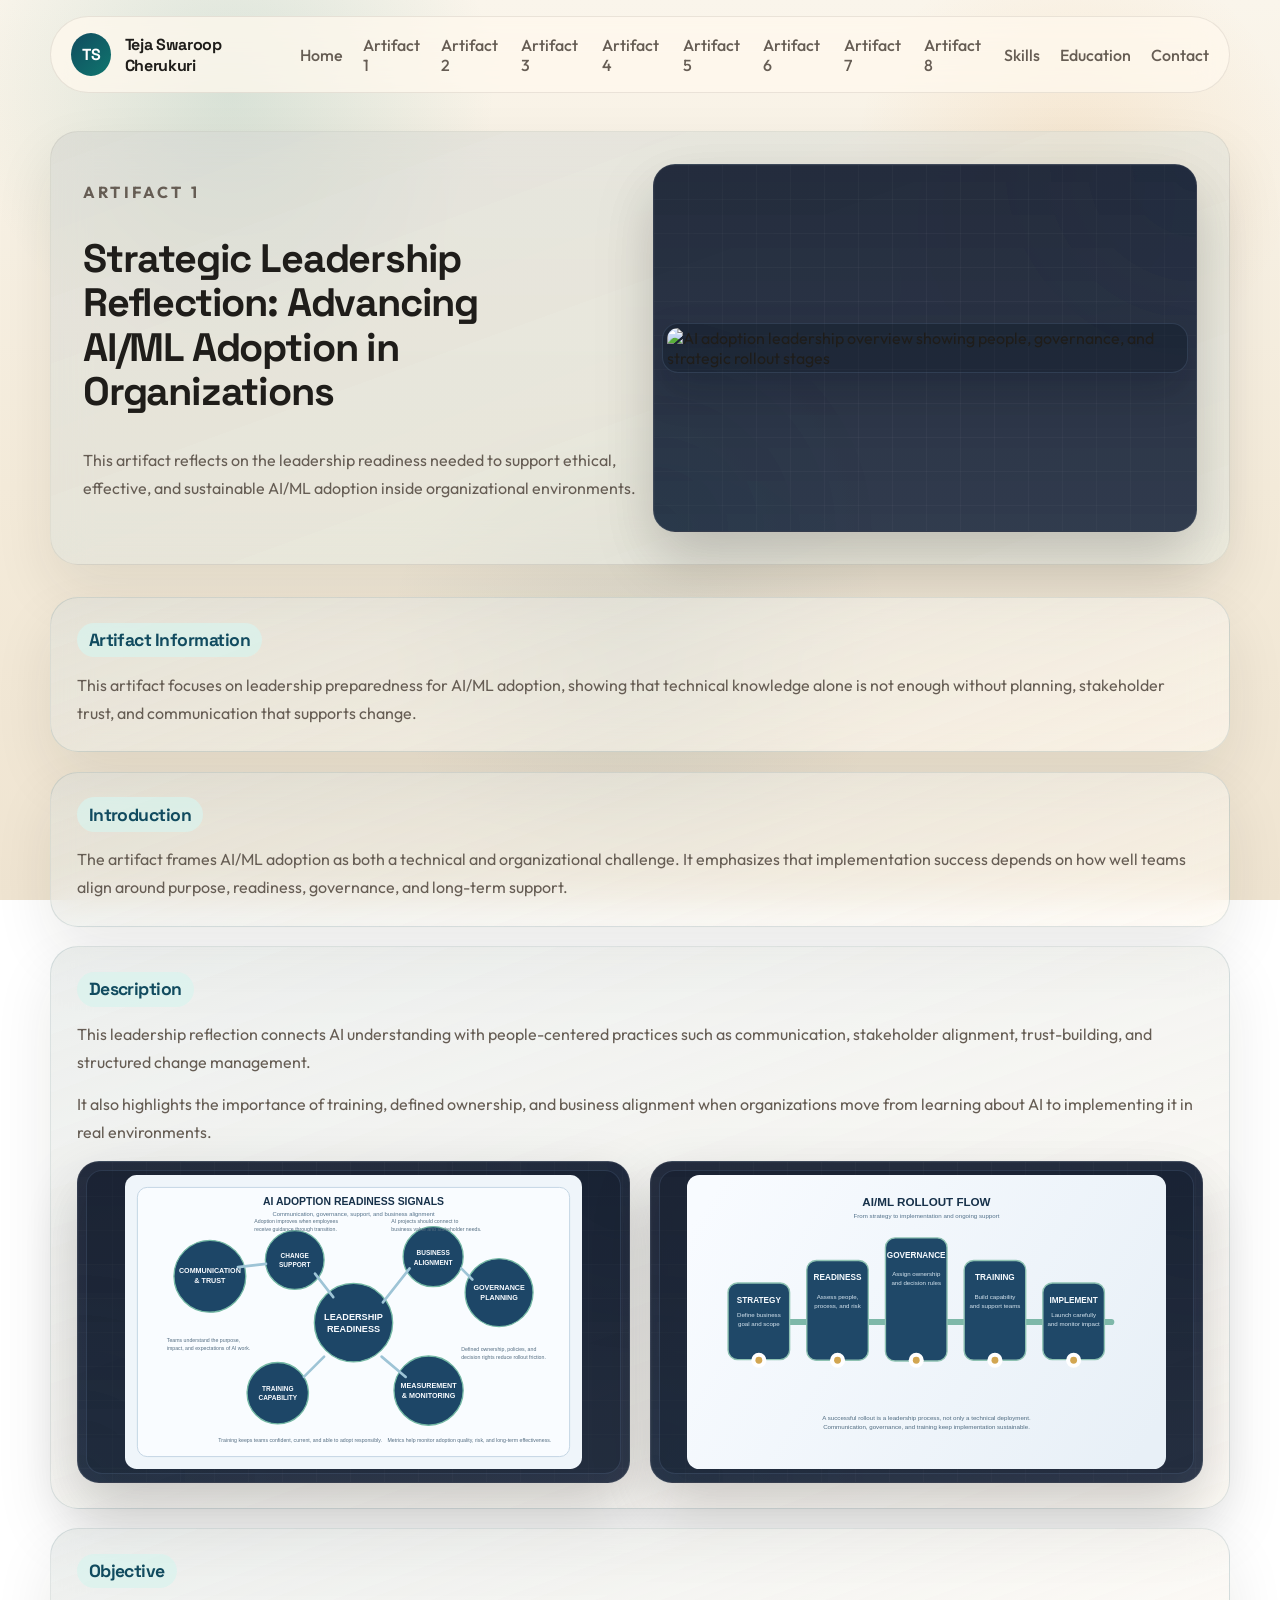
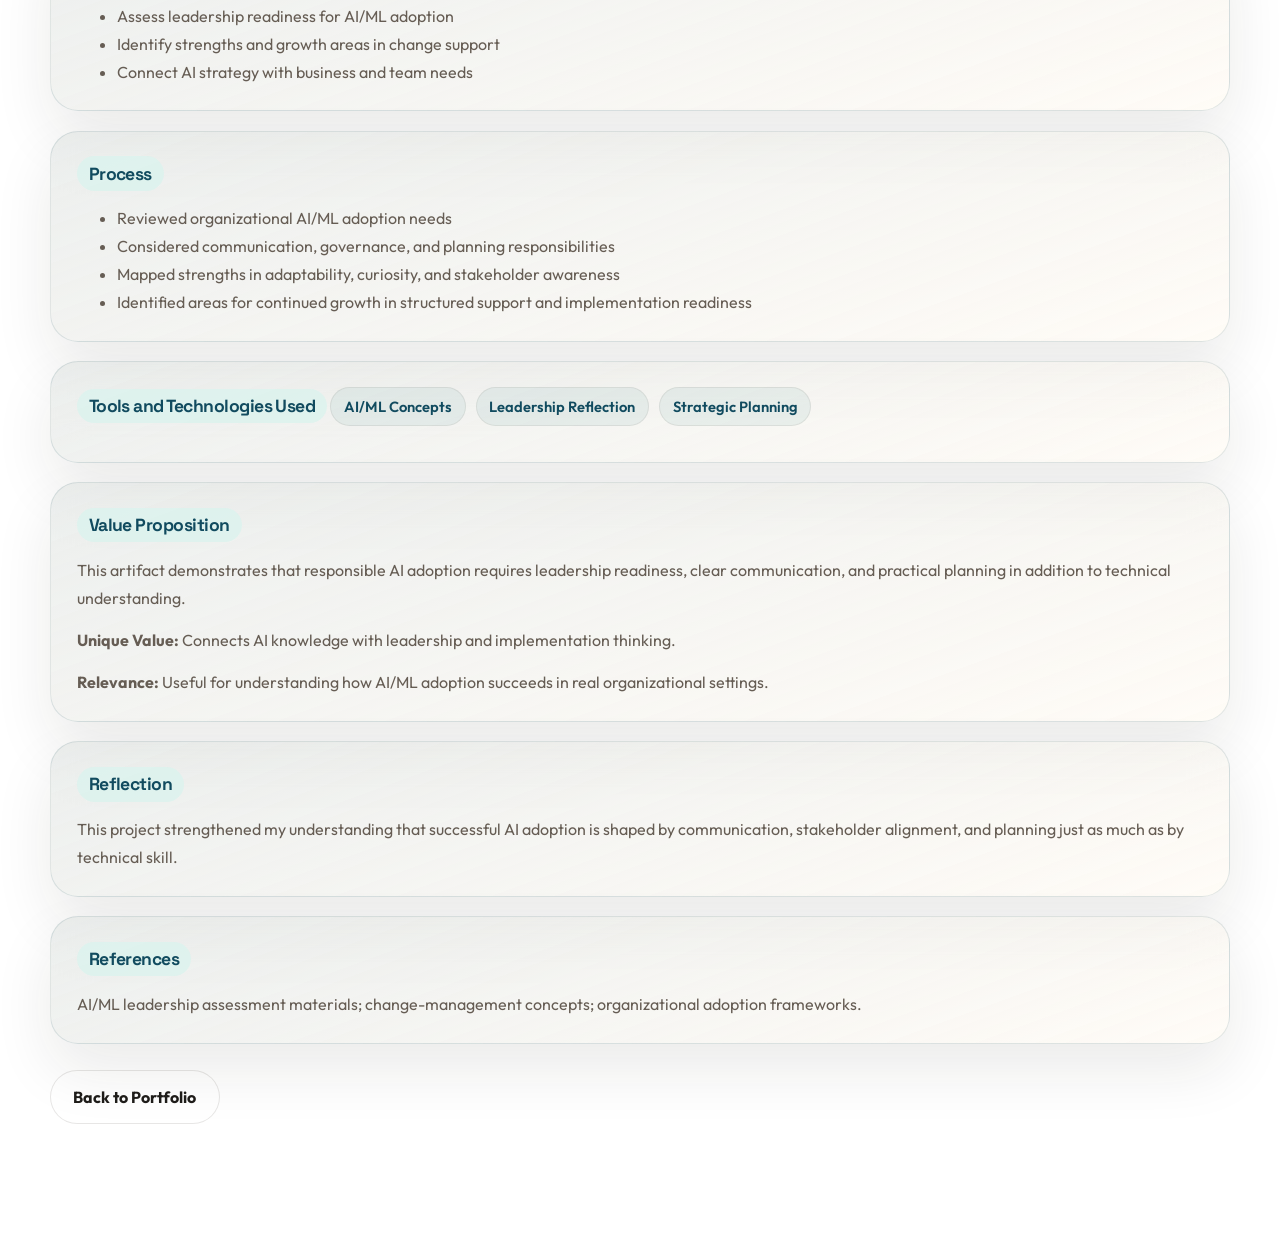
==== commit bedd935d: "Add files via upload" ====
--- a/artifact1.html
+++ b/artifact1.html
@@ -36,6 +36,7 @@
         <a href="artifact5.html">Artifact 5</a>
         <a href="artifact6.html">Artifact 6</a>
         <a href="artifact7.html">Artifact 7</a>
+        <a href="artifact8.html">Artifact 8</a>
         <a href="index.html#skills">Skills</a>
         <a href="index.html#education">Education</a>
         <a href="index.html#contact">Contact</a>
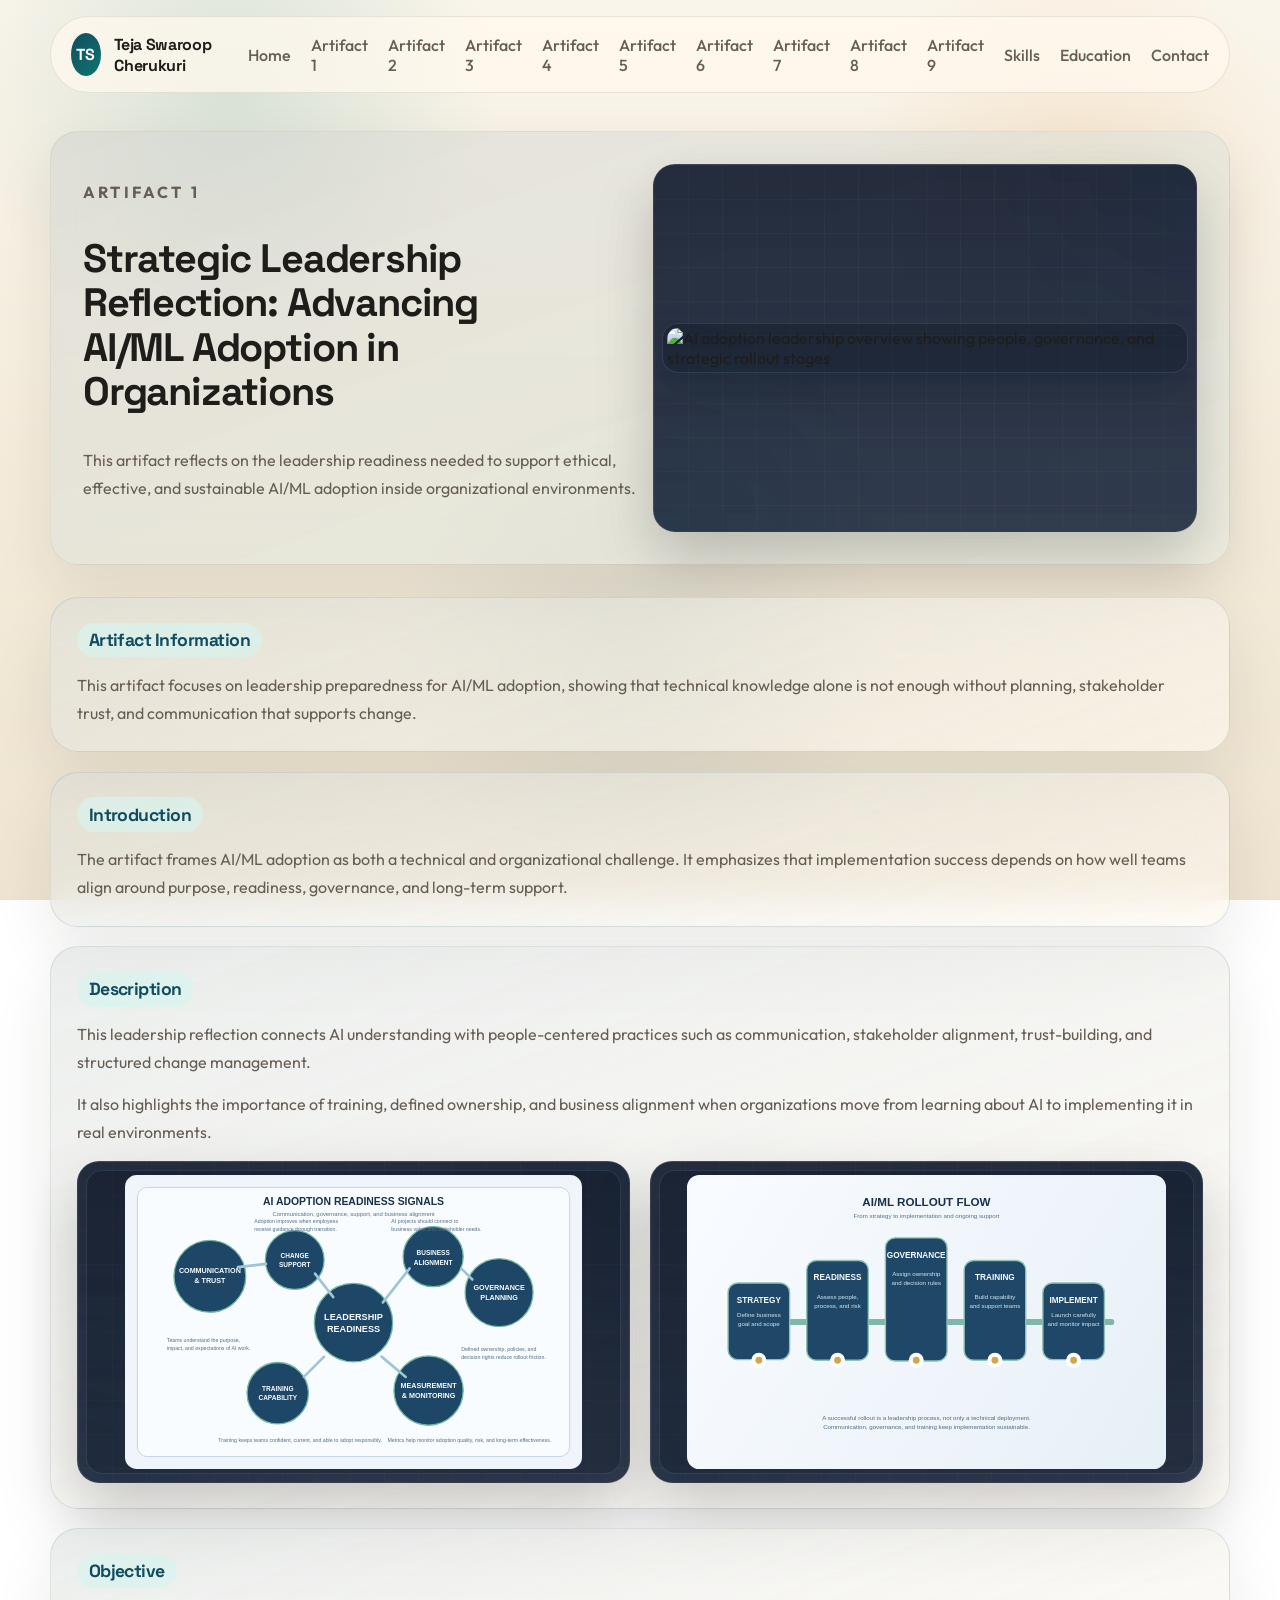
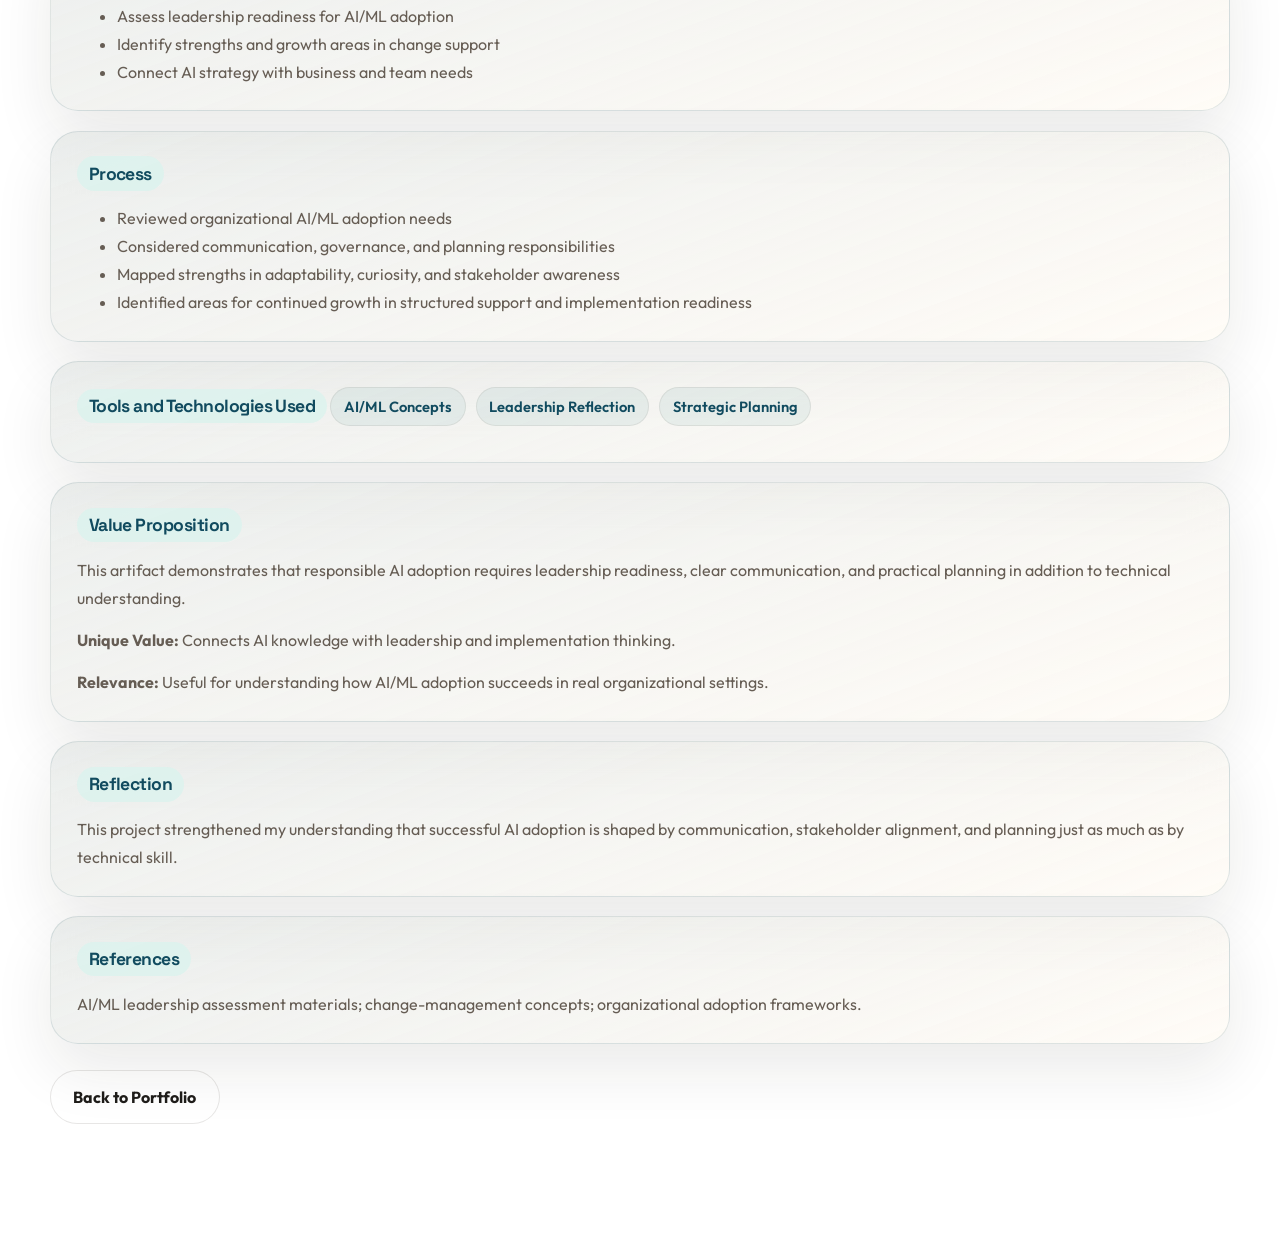
==== commit f30fb354: "Add files via upload" ====
--- a/artifact1.html
+++ b/artifact1.html
@@ -37,6 +37,7 @@
         <a href="artifact6.html">Artifact 6</a>
         <a href="artifact7.html">Artifact 7</a>
         <a href="artifact8.html">Artifact 8</a>
+        <a href="artifact9.html">Artifact 9</a>
         <a href="index.html#skills">Skills</a>
         <a href="index.html#education">Education</a>
         <a href="index.html#contact">Contact</a>
